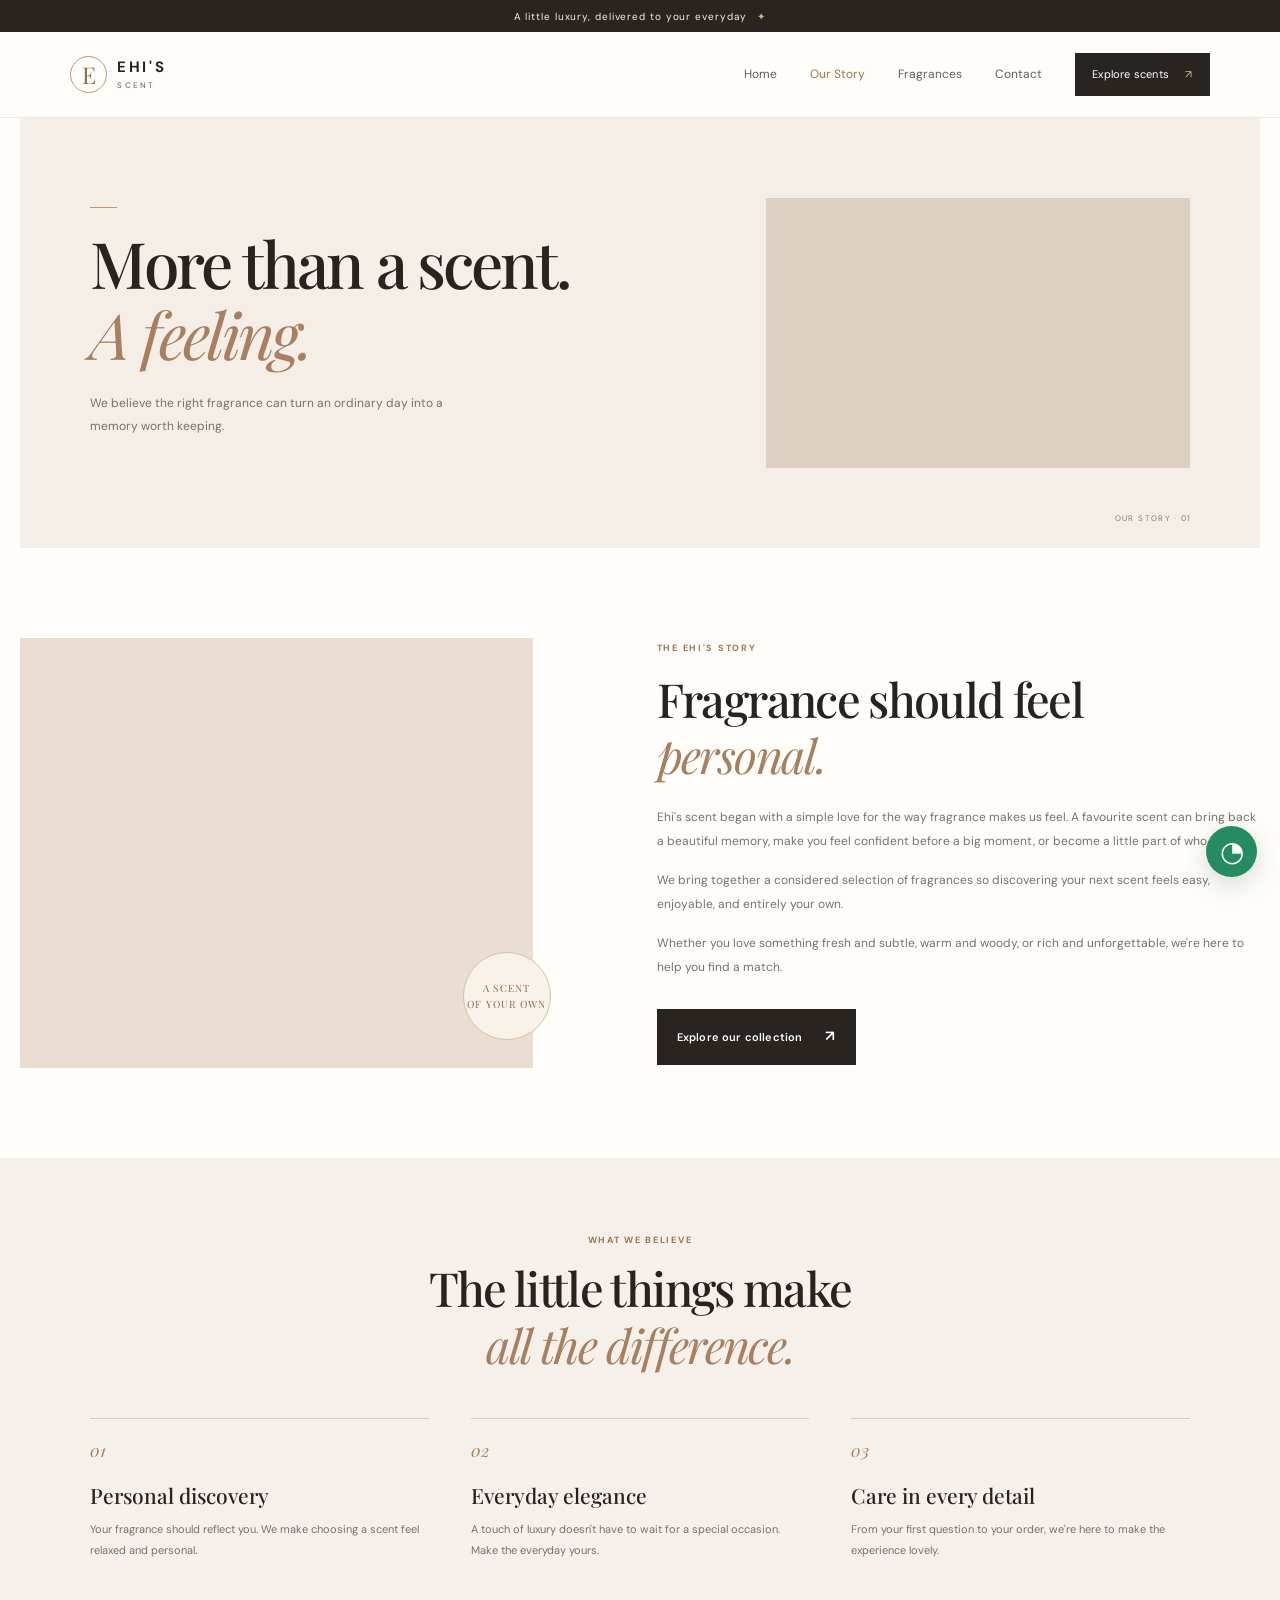
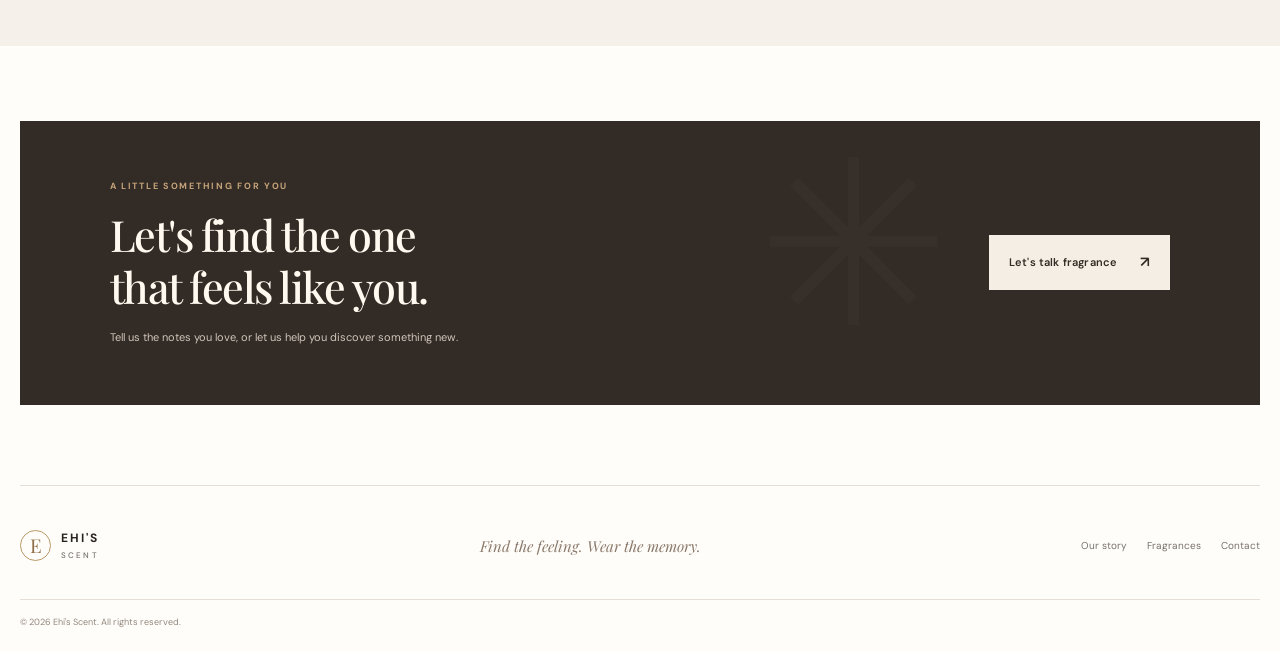
==== about.html @ 385b7f30 "Ehi's Scent is a go" ====
<!DOCTYPE html>
<html lang="en">
<head>
  <meta charset="UTF-8"><meta name="viewport" content="width=device-width, initial-scale=1.0">
  <meta name="description" content="Learn about EHI Scent and our love for memorable fragrances.">
  <title>Our Story | EHI'S Perfumes</title>
  <link rel="preconnect" href="https://fonts.googleapis.com"><link rel="preconnect" href="https://fonts.gstatic.com" crossorigin>
  <link href="https://fonts.googleapis.com/css2?family=DM+Sans:wght@400;500;600;700&family=Playfair+Display:wght@400;500;600;700&display=swap" rel="stylesheet">
  <link rel="stylesheet" href="style.css"><script src="script.js" defer></script>
</head>
<body>
  <div class="announcement">A little luxury, delivered to your everyday <span>✦</span></div>
  <header class="site-header"><a class="brand" href="index.html"><span class="brand-mark">E</span><span>EHI'S<small>SCENT</small></span></a><button class="menu-toggle" aria-label="Open navigation" aria-expanded="false"><span></span><span></span></button><nav class="main-nav" aria-label="Main navigation"><a href="index.html">Home</a><a class="active" href="about.html">Our Story</a><a href="products.html">Fragrances</a><a href="contact.html">Contact</a><a class="nav-cta" href="products.html">Explore scents <span>↗</span></a></nav></header>
  <main>
    <section class="page-hero about-hero"><div><p class="eyebrow"><span class="eyebrow-line"></span A LITTLE ABOUT US</p><h1>More than a scent.<br><em>A feeling.</em></h1><p>We believe the right fragrance can turn an ordinary day into a memory worth keeping.</p></div><div class="about-hero-image"></div><span class="page-number">OUR STORY · 01</span></section>
    <section class="story-section section"><div class="story-image"><div class="story-image-inner"></div><span class="image-stamp">A SCENT<br>OF YOUR OWN</span></div><div class="story-copy"><p class="eyebrow">THE EHI'S STORY</p><h2>Fragrance should feel<br><em>personal.</em></h2><p>Ehi's scent began with a simple love for the way fragrance makes us feel. A favourite scent can bring back a beautiful memory, make you feel confident before a big moment, or become a little part of who you are.</p><p>We bring together a considered selection of fragrances so discovering your next scent feels easy, enjoyable, and entirely your own.</p><p>Whether you love something fresh and subtle, warm and woody, or rich and unforgettable, we're here to help you find a match.</p><a class="button button-dark" href="products.html">Explore our collection <span>↗</span></a></div></section>
    <section class="values-section"><div class="section-heading centered"><div><p class="eyebrow">WHAT WE BELIEVE</p><h2>The little things make<br><em>all the difference.</em></h2></div></div><div class="values-grid"><article><span>01</span><h3>Personal discovery</h3><p>Your fragrance should reflect you. We make choosing a scent feel relaxed and personal.</p></article><article><span>02</span><h3>Everyday elegance</h3><p>A touch of luxury doesn't have to wait for a special occasion. Make the everyday yours.</p></article><article><span>03</span><h3>Care in every detail</h3><p>From your first question to your order, we're here to make the experience lovely.</p></article></div></section>
    <section class="cta-panel"><div><p class="eyebrow">A LITTLE SOMETHING FOR YOU</p><h2>Let's find the one<br>that feels like you.</h2><p>Tell us the notes you love, or let us help you discover something new.</p></div><a class="button button-light whatsapp-link" href="#" data-message="Hello EHI! Can you help me choose a fragrance?">Let's talk fragrance <span>↗</span></a><div class="cta-flower">✳</div></section>
  </main>
  <footer class="site-footer"><a class="brand brand-footer" href="index.html"><span class="brand-mark">E</span><span>EHI'S<small>SCENT</small></span></a><p>Find the feeling. Wear the memory.</p><div class="footer-links"><a href="about.html">Our story</a><a href="products.html">Fragrances</a><a href="contact.html">Contact</a></div><small class="copyright">© <span class="current-year"></span> Ehi's Scent. All rights reserved.</small></footer><a class="floating-whatsapp whatsapp-link" href="#" aria-label="Chat with us on WhatsApp" data-message="Hello EHI! I'd like to make an enquiry."><span>◔</span></a>
</body></html>
---- style.css ----
@import url('https://fonts.googleapis.com/css2?family=DM+Sans:wght@400;500;600;700&family=Playfair+Display:ital,wght@0,400;0,500;0,600;0,700;1,400;1,500&display=swap');
:root{--ink:#28231f;--muted:#77716a;--cream:#f7f3ed;--paper:#fffdf9;--rose:#d9b7a7;--gold:#b99a68;--line:#e7dfd5;--dark:#29241f;--serif:'Playfair Display',Georgia,serif;--sans:'DM Sans',Arial,sans-serif;--max:1240px}
*{box-sizing:border-box}html{scroll-behavior:smooth}body{margin:0;background:var(--paper);color:var(--ink);font-family:var(--sans);font-size:14px;line-height:1.7}body.menu-open{overflow:hidden}a{color:inherit;text-decoration:none}button{font:inherit}.announcement{height:32px;background:var(--dark);color:#f8f1e8;text-align:center;font-size:10px;letter-spacing:.09em;display:flex;align-items:center;justify-content:center;gap:10px}.announcement span{color:#d8b78a}.site-header{height:86px;padding:0 max(5.5%,calc((100% - var(--max))/2));display:flex;align-items:center;justify-content:space-between;background:rgba(255,253,249,.97);position:sticky;top:0;z-index:20;border-bottom:1px solid rgba(231,223,213,.65)}.brand{display:flex;align-items:center;gap:10px;font-size:15px;font-weight:700;letter-spacing:.17em;line-height:1.1}.brand-mark{width:37px;height:37px;border:1px solid var(--gold);border-radius:50%;display:grid;place-items:center;font-family:var(--serif);font-size:23px;font-weight:400;letter-spacing:0;color:#8d6e48}.brand small{display:block;font-size:8px;font-weight:500;letter-spacing:.27em;margin-top:6px;color:var(--muted)}.main-nav{display:flex;align-items:center;gap:33px;font-size:12px}.main-nav>a:not(.nav-cta){color:#625c55;transition:color .2s}.main-nav>a:hover,.main-nav>a.active{color:#9b754c}.nav-cta{background:var(--dark);color:white;padding:12px 17px;font-size:11px;letter-spacing:.02em}.nav-cta span{padding-left:13px;color:#d9b58b}.menu-toggle{display:none;border:0;background:none;padding:10px}.menu-toggle span{display:block;width:23px;height:1px;background:var(--ink);margin:6px}
.hero{max-width:var(--max);margin:auto;padding:65px 5.5% 70px;display:grid;grid-template-columns:1fr 1fr;gap:8%;align-items:center;min-height:610px}.hero-copy{padding:10px 0 0}.eyebrow{font-size:9px;font-weight:700;letter-spacing:.19em;color:#967650;margin:0 0 22px;display:flex;align-items:center;gap:10px}.eyebrow-line{width:27px;height:1px;background:var(--gold);display:inline-block}.hero h1,.page-hero h1,.catalogue-hero h1,.contact-hero h1{font:500 clamp(44px,5.4vw,73px)/1.12 var(--serif);letter-spacing:-.045em;margin:0;color:var(--ink)}h1 em,h2 em{font-weight:400;color:#a77f61}.hero-description{max-width:375px;color:var(--muted);font-size:13px;line-height:1.9;margin:23px 0 27px}.hero-actions{display:flex;align-items:center;gap:27px;flex-wrap:wrap}.button{display:inline-flex;align-items:center;justify-content:center;gap:23px;padding:15px 20px;font-size:11px;font-weight:600;letter-spacing:.015em;transition:transform .2s,background .2s}.button:hover{transform:translateY(-2px)}.button-dark{background:var(--dark);color:white}.button-dark span,.button-light span{font-size:15px}.text-link{font-size:11px;font-weight:600;display:inline-flex;gap:12px;align-items:center}.text-link span{font-size:16px;color:#9b754c}.hero-note{display:flex;gap:13px;align-items:center;margin-top:51px}.note-star{width:35px;height:35px;border:1px solid var(--line);border-radius:50%;display:grid;place-items:center;color:var(--gold);font-size:18px}.hero-note strong,.hero-note small{display:block}.hero-note strong{font-size:10px;font-weight:600}.hero-note small{font-size:10px;color:var(--muted);margin-top:3px}.hero-art{height:480px;position:relative;padding:0 24px 28px 0}.hero-image{height:100%;width:100%;background:linear-gradient(0deg,rgba(39,29,22,.08),rgba(39,29,22,0)),url('https://images.unsplash.com/photo-1594035910387-fea47794261f?auto=format&fit=crop&w=1200&q=90') center 52%/cover no-repeat;background-color:#d8c5b4}.hero-art:after{content:"";position:absolute;inset:15px 0 12px 18px;border:1px solid #c8ad8d;pointer-events:none;z-index:-1}.image-label{position:absolute;left:0;right:24px;bottom:0;display:flex;justify-content:space-between;font-size:8px;letter-spacing:.12em;color:#75675b}.floating-seal{position:absolute;right:-16px;top:45px;background:#f4ece0;color:#846a4d;border-radius:50%;width:88px;height:88px;display:flex;flex-direction:column;align-items:center;justify-content:center;text-align:center;font-size:9px;line-height:1.25;letter-spacing:.16em;box-shadow:0 8px 28px #3a2a1a13}.floating-seal span{font-family:var(--serif);font-style:italic;font-size:13px;letter-spacing:0}.trust-strip{display:flex;justify-content:center;gap:clamp(18px,5vw,70px);flex-wrap:wrap;padding:19px 5%;background:#f3ede5;color:#716558;font-size:9px;letter-spacing:.045em}.trust-strip span:first-letter{color:#b18e65}
.section{max-width:var(--max);margin:auto;padding:90px 5.5%}.section-heading{display:flex;justify-content:space-between;align-items:end;gap:20px;margin-bottom:34px}.section-heading .eyebrow{margin-bottom:12px}.section-heading h2,.story-copy h2,.values-section h2,.cta-panel h2,.contact-bottom h2{font:500 clamp(33px,4vw,47px)/1.2 var(--serif);letter-spacing:-.035em;margin:0}.section-heading>.text-link{margin-bottom:8px}.product-grid{display:grid;grid-template-columns:repeat(3,minmax(0,1fr));gap:28px}.product-card{min-width:0}.product-image-link{display:block}.product-image-wrap{height:310px;background:#eee5da;position:relative;overflow:hidden}.product-image-wrap img{width:100%;height:100%;display:block;object-fit:cover;transition:transform .5s;mix-blend-mode:multiply}.product-card:hover .product-image-wrap img{transform:scale(1.045)}.product-label{position:absolute;top:14px;left:14px;background:#fffaf3e8;padding:6px 9px;font-size:8px;letter-spacing:.12em;color:#79634d}.product-arrow{position:absolute;bottom:13px;right:13px;background:#fffaf3;width:33px;height:33px;border-radius:50%;display:grid;place-items:center;font-size:15px}.product-info{display:flex;justify-content:space-between;align-items:start;gap:10px;margin-top:16px}.product-info h3{font:500 19px var(--serif);margin:0 0 4px}.product-info p{font-size:10px;color:var(--muted);margin:0}.product-price{font-size:12px;font-weight:600;white-space:nowrap;padding-top:5px}.product-description{color:var(--muted);font-size:11px;margin:12px 0}.order-button{display:flex;align-items:center;justify-content:space-between;border-bottom:1px solid #d8cbbd;padding:10px 0;font-size:10px;font-weight:700;margin-top:8px;transition:color .2s}.order-button:hover{color:#9b754c}.order-button span{font-size:15px}.quote-band{background:#f2ece4;text-align:center;padding:62px 20px 58px}.quote-ornament{font:70px/.7 var(--serif);color:#bfa27e;display:block}.quote-band p{font:italic 27px/1.4 var(--serif);margin:14px 0 19px}.quote-caption{font-size:8px;letter-spacing:.2em;color:#89755f}.cta-panel{max-width:var(--max);margin:80px auto;padding:58px 7%;background:#332b25;color:#fff9f0;display:flex;align-items:center;justify-content:space-between;gap:30px;position:relative;overflow:hidden}.cta-panel .eyebrow{color:#c6a47b;margin-bottom:15px}.cta-panel h2{font-size:clamp(30px,3.5vw,43px)}.cta-panel h2 em{color:#d8bda0}.cta-panel p:not(.eyebrow){font-size:11px;color:#d0c6bc;max-width:350px;margin:16px 0 0}.button-light{background:#f5eee4;color:#332b25;white-space:nowrap;z-index:1}.cta-flower{position:absolute;right:25%;top:-70px;font-size:230px;color:#ffffff06;pointer-events:none}
.site-footer{border-top:1px solid var(--line);padding:35px 5.5% 22px;display:flex;align-items:center;justify-content:space-between;gap:20px;flex-wrap:wrap;max-width:var(--max);margin:auto}.brand-footer{font-size:12px}.brand-footer .brand-mark{width:31px;height:31px;font-size:19px}.site-footer>p{font:italic 15px var(--serif);color:#8b7a6b}.footer-links{display:flex;gap:20px;font-size:10px;color:var(--muted)}.copyright{flex-basis:100%;border-top:1px solid var(--line);padding-top:15px;margin-top:8px;font-size:9px;color:#92877d}.floating-whatsapp{position:fixed;bottom:23px;right:23px;width:51px;height:51px;border-radius:50%;background:#278b61;color:white;display:grid;place-items:center;font-size:28px;box-shadow:0 7px 24px #153d2b2e;z-index:15;transition:transform .2s}.floating-whatsapp:hover{transform:translateY(-3px)}
/* About page */.page-hero{max-width:var(--max);margin:auto;min-height:390px;padding:80px 5.5%;position:relative;display:grid;grid-template-columns:1fr .72fr;gap:8%;align-items:center;background:#f4eee6}.page-hero>div:first-child{padding:0 0 10px}.page-hero .eyebrow{margin-bottom:19px}.page-hero h1{font-size:clamp(43px,5vw,65px)}.page-hero p:not(.eyebrow){max-width:370px;color:var(--muted);font-size:12px;line-height:1.9;margin-top:22px}.about-hero-image{height:270px;background:url('https://images.unsplash.com/photo-1592945403244-b3fbafd7f539?auto=format&fit=crop&w=900&q=85') center/cover no-repeat;background-color:#ded0c0}.page-number{position:absolute;right:5.5%;bottom:22px;font-size:8px;letter-spacing:.17em;color:#8d7b68}.story-section{display:grid;grid-template-columns:.85fr 1fr;gap:10%;align-items:center}.story-image{height:430px;position:relative;background:#e9ded1;padding:18px}.story-image-inner{height:100%;background:url('https://images.unsplash.com/photo-1541643600914-78b084683601?auto=format&fit=crop&w=900&q=85') center/cover no-repeat}.image-stamp{position:absolute;right:-18px;bottom:28px;background:#f9f2e9;border:1px solid #d4c1aa;border-radius:50%;width:88px;height:88px;display:grid;place-content:center;text-align:center;font:10px/1.6 var(--serif);letter-spacing:.12em;color:#8a6b4b}.story-copy .eyebrow{margin-bottom:14px}.story-copy h2{margin-bottom:22px}.story-copy>p:not(.eyebrow){font-size:12px;line-height:2;color:var(--muted);margin:0 0 15px}.story-copy .button{margin-top:15px}.values-section{background:#f5f0e9;padding:75px 5.5% 85px}.centered{justify-content:center;text-align:center}.centered .eyebrow{justify-content:center}.values-grid{max-width:1100px;margin:45px auto 0;display:grid;grid-template-columns:repeat(3,1fr);gap:42px}.values-grid article{border-top:1px solid #d8cabb;padding-top:20px}.values-grid article>span{font:italic 17px var(--serif);color:#a17e58}.values-grid h3{font:500 21px var(--serif);margin:16px 0 10px}.values-grid p{font-size:11px;line-height:1.9;color:var(--muted);margin:0}.values-section+.cta-panel{margin-top:75px}
/* Products page */.catalogue-hero{text-align:center;background:#f4eee6;padding:76px 20px 65px;position:relative;overflow:hidden}.catalogue-hero .eyebrow{justify-content:center}.catalogue-hero h1{font-size:clamp(44px,5.5vw,68px)}.catalogue-hero>p:not(.eyebrow){max-width:430px;margin:18px auto 0;color:var(--muted);font-size:12px}.catalogue-flower{position:absolute;font-size:190px;color:#b89a7b0c;right:10%;top:12px}.catalogue-section{padding-top:53px}.catalogue-toolbar{display:flex;justify-content:space-between;align-items:center;gap:20px;margin-bottom:27px}.catalogue-toolbar>span{font:italic 17px var(--serif);color:#786b5d}.filter-group{display:flex;gap:7px;flex-wrap:wrap}.filter-btn{border:1px solid var(--line);background:transparent;padding:8px 13px;font-size:10px;color:#75695e;cursor:pointer;transition:all .2s}.filter-btn:hover,.filter-btn.active{background:var(--dark);border-color:var(--dark);color:white}.catalogue-grid{row-gap:45px}.catalogue-grid .product-image-wrap{height:330px}.custom-order-note{margin-top:60px;padding:22px 25px;background:#f5efe7;display:flex;align-items:center;gap:18px}.custom-order-note>span{font-size:27px;color:#a88761}.custom-order-note>div{flex:1}.custom-order-note strong{font:500 17px var(--serif)}.custom-order-note p{font-size:10px;color:var(--muted);margin:4px 0 0}.custom-order-note .text-link{white-space:nowrap}
/* Contact page */.contact-hero{max-width:var(--max);margin:auto;padding:70px 5.5%;display:grid;grid-template-columns:1fr .85fr;gap:10%;align-items:center;background:#f4eee6}.contact-intro .eyebrow{margin-bottom:19px}.contact-hero h1{font-size:clamp(48px,5.4vw,70px)}.contact-intro>p:not(.eyebrow){max-width:360px;color:var(--muted);font-size:12px;line-height:1.9;margin:20px 0 24px}.contact-small-note{font-size:8px;letter-spacing:.18em;color:#9a8065;margin-top:31px}.contact-art{height:390px;position:relative}.contact-art-image{height:100%;background:url('https://images.unsplash.com/photo-1590736969955-71cc94901144?auto=format&fit=crop&w=1000&q=85') center/cover no-repeat;background-color:#dfcfc0}.contact-art-caption{position:absolute;bottom:-13px;left:-18px;background:#fffaf3;padding:14px 18px;font:italic 15px var(--serif);color:#8e7053}.contact-details{display:grid;grid-template-columns:repeat(3,1fr);gap:35px}.contact-detail{padding:6px 0}.detail-icon{font-size:22px;color:#b0906a}.contact-detail .eyebrow{margin:17px 0 8px;font-size:8px}.contact-detail h3{font:500 20px var(--serif);margin:0 0 10px}.contact-detail>p:not(.eyebrow){font-size:11px;line-height:1.8;color:var(--muted);min-height:42px}.contact-detail .text-link{margin-top:8px}.detail-note{font-size:10px;color:#8d7e70}.contact-bottom{text-align:center;background:#332b25;color:#fff9f0;padding:63px 20px 68px}.contact-bottom .eyebrow{justify-content:center;color:#c6a47b}.contact-bottom h2{margin-bottom:26px}.contact-bottom h2 em{color:#d8bda0}
@media(min-width:1240px){.hero{padding-left:0;padding-right:0}.section{padding-left:0;padding-right:0}.site-footer{padding-left:0;padding-right:0}}
@media(max-width:900px){.site-header{padding:0 5%;height:75px}.main-nav{gap:18px}.hero{gap:5%;min-height:550px;padding-top:48px}.hero-art{height:420px}.product-image-wrap{height:260px}.product-grid{gap:20px}.cta-panel{margin-left:5%;margin-right:5%;padding:45px 5%}.story-section{gap:7%}.story-image{height:390px}.contact-art{height:340px}.catalogue-grid .product-image-wrap{height:280px}}
@media(max-width:680px){.announcement{font-size:9px}.site-header{height:70px}.brand{font-size:13px}.brand-mark{width:33px;height:33px}.menu-toggle{display:block;z-index:22}.menu-toggle.open span:first-child{transform:translateY(3.5px) rotate(45deg)}.menu-toggle.open span:last-child{transform:translateY(-3.5px) rotate(-45deg)}.menu-toggle span{transition:transform .2s}.main-nav{position:fixed;inset:102px 0 0;background:var(--paper);z-index:21;display:flex;flex-direction:column;align-items:stretch;gap:0;padding:25px 7% 50px;transform:translateX(100%);transition:transform .25s;visibility:hidden}.main-nav.open{transform:translateX(0);visibility:visible}.main-nav>a:not(.nav-cta){font:25px var(--serif);padding:16px 0;border-bottom:1px solid var(--line)}.main-nav .nav-cta{margin-top:25px;display:flex;justify-content:space-between;padding:16px}.hero{grid-template-columns:1fr;padding:49px 6% 53px;gap:35px}.hero h1{font-size:clamp(48px,13vw,67px)}.hero-description{margin-top:18px}.hero-note{margin-top:31px}.hero-art{height:390px;margin:0 10px 0 0}.floating-seal{right:-14px;width:75px;height:75px;font-size:8px}.trust-strip{gap:10px 23px;padding:18px 6%;font-size:8px}.section{padding:62px 6%}.section-heading{align-items:start;flex-direction:column;margin-bottom:25px}.section-heading h2,.story-copy h2,.values-section h2{font-size:37px}.section-heading>.text-link{margin:0}.product-grid{grid-template-columns:repeat(2,minmax(0,1fr));gap:28px 14px}.product-image-wrap{height:230px}.product-info{flex-direction:column;gap:5px;margin-top:12px}.product-info h3{font-size:17px}.product-price{padding:0}.product-description{font-size:10px;min-height:32px}.product-label{font-size:7px;left:8px;top:8px;padding:5px}.order-button{font-size:9px}.quote-band{padding:50px 15px}.quote-band p{font-size:23px}.cta-panel{margin:55px 5% 48px;padding:35px 7%;align-items:flex-start;flex-direction:column;gap:25px}.cta-panel h2{font-size:35px}.cta-flower{right:-20px;top:-45px}.site-footer{padding:30px 6% 20px;display:grid;grid-template-columns:1fr 1fr;gap:17px}.site-footer>p{grid-column:1/-1;grid-row:2;margin:0}.footer-links{grid-column:1/-1;grid-row:3;flex-wrap:wrap}.copyright{grid-row:4}.page-hero{grid-template-columns:1fr;padding:55px 6% 45px;gap:27px}.page-hero h1{font-size:49px}.about-hero-image{height:250px}.page-number{right:6%;bottom:12px}.story-section{grid-template-columns:1fr;gap:40px}.story-image{height:360px;margin-right:12px}.story-copy>p:not(.eyebrow){font-size:12px}.values-section{padding:60px 6%}.values-grid{grid-template-columns:1fr;gap:26px;margin-top:30px}.values-grid article{padding-top:16px}.values-grid h3{margin-top:9px}.values-section+.cta-panel{margin-top:50px}.catalogue-hero{padding:58px 6% 49px}.catalogue-hero h1{font-size:49px}.catalogue-section{padding-top:38px}.catalogue-toolbar{align-items:flex-start;flex-direction:column;gap:15px}.filter-group{gap:6px}.filter-btn{padding:8px 10px}.catalogue-grid .product-image-wrap{height:235px}.custom-order-note{padding:19px 15px;flex-wrap:wrap;gap:10px}.custom-order-note>div{min-width:calc(100% - 45px)}.custom-order-note .text-link{margin-left:40px}.contact-hero{grid-template-columns:1fr;padding:55px 6% 52px;gap:36px}.contact-hero h1{font-size:57px}.contact-art{height:300px;margin:0 0 12px 10px}.contact-details{grid-template-columns:1fr;gap:25px}.contact-detail{border-bottom:1px solid var(--line);padding-bottom:23px}.contact-detail>p:not(.eyebrow){min-height:0}.contact-bottom{padding:54px 15px}.contact-bottom h2{font-size:37px}.floating-whatsapp{width:47px;height:47px;right:15px;bottom:15px}}
@media(max-width:380px){.product-grid{grid-template-columns:1fr}.product-image-wrap,.catalogue-grid .product-image-wrap{height:310px}.hero-art{height:330px}.hero-actions{gap:17px}.button{padding:14px 15px}.filter-btn{font-size:9px;padding:7px 8px}}
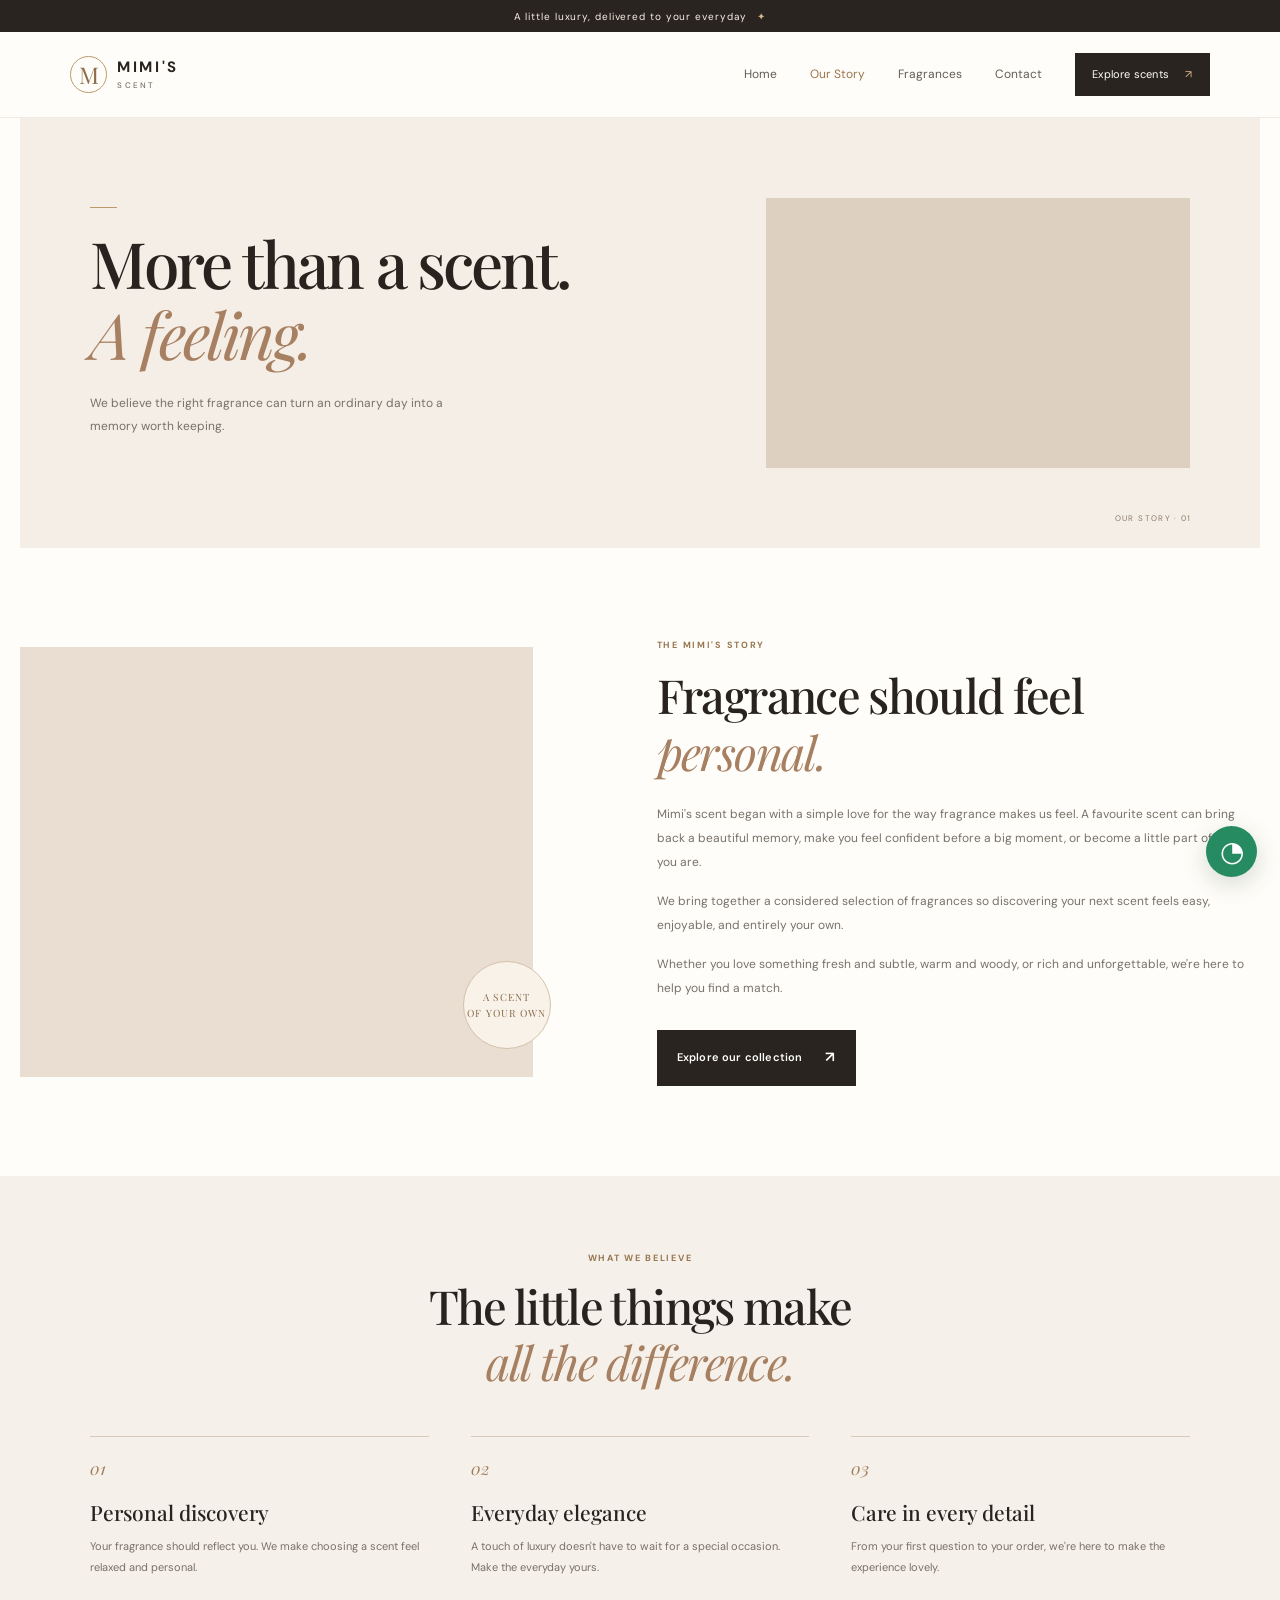
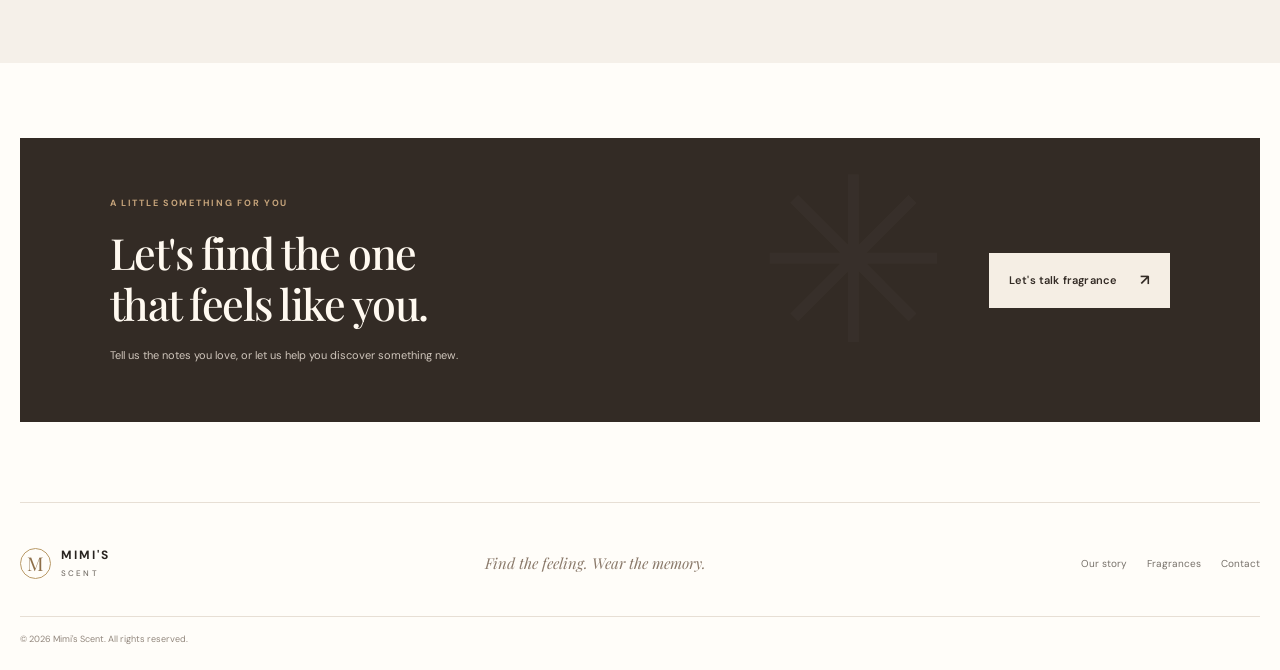
==== commit 4c4095a2: "Mimi's Scent" ====
--- a/about.html
+++ b/about.html
@@ -2,20 +2,20 @@
 <html lang="en">
 <head>
   <meta charset="UTF-8"><meta name="viewport" content="width=device-width, initial-scale=1.0">
-  <meta name="description" content="Learn about EHI Scent and our love for memorable fragrances.">
-  <title>Our Story | EHI'S Perfumes</title>
+  <meta name="description" content="Learn about Mimi Scent and our love for memorable fragrances.">
+  <title>Our Story | MIMI'S Perfumes</title>
   <link rel="preconnect" href="https://fonts.googleapis.com"><link rel="preconnect" href="https://fonts.gstatic.com" crossorigin>
   <link href="https://fonts.googleapis.com/css2?family=DM+Sans:wght@400;500;600;700&family=Playfair+Display:wght@400;500;600;700&display=swap" rel="stylesheet">
   <link rel="stylesheet" href="style.css"><script src="script.js" defer></script>
 </head>
 <body>
   <div class="announcement">A little luxury, delivered to your everyday <span>✦</span></div>
-  <header class="site-header"><a class="brand" href="index.html"><span class="brand-mark">E</span><span>EHI'S<small>SCENT</small></span></a><button class="menu-toggle" aria-label="Open navigation" aria-expanded="false"><span></span><span></span></button><nav class="main-nav" aria-label="Main navigation"><a href="index.html">Home</a><a class="active" href="about.html">Our Story</a><a href="products.html">Fragrances</a><a href="contact.html">Contact</a><a class="nav-cta" href="products.html">Explore scents <span>↗</span></a></nav></header>
+  <header class="site-header"><a class="brand" href="index.html"><span class="brand-mark">M</span><span>MIMI'S<small>SCENT</small></span></a><button class="menu-toggle" aria-label="Open navigation" aria-expanded="false"><span></span><span></span></button><nav class="main-nav" aria-label="Main navigation"><a href="index.html">Home</a><a class="active" href="about.html">Our Story</a><a href="products.html">Fragrances</a><a href="contact.html">Contact</a><a class="nav-cta" href="products.html">Explore scents <span>↗</span></a></nav></header>
   <main>
     <section class="page-hero about-hero"><div><p class="eyebrow"><span class="eyebrow-line"></span A LITTLE ABOUT US</p><h1>More than a scent.<br><em>A feeling.</em></h1><p>We believe the right fragrance can turn an ordinary day into a memory worth keeping.</p></div><div class="about-hero-image"></div><span class="page-number">OUR STORY · 01</span></section>
-    <section class="story-section section"><div class="story-image"><div class="story-image-inner"></div><span class="image-stamp">A SCENT<br>OF YOUR OWN</span></div><div class="story-copy"><p class="eyebrow">THE EHI'S STORY</p><h2>Fragrance should feel<br><em>personal.</em></h2><p>Ehi's scent began with a simple love for the way fragrance makes us feel. A favourite scent can bring back a beautiful memory, make you feel confident before a big moment, or become a little part of who you are.</p><p>We bring together a considered selection of fragrances so discovering your next scent feels easy, enjoyable, and entirely your own.</p><p>Whether you love something fresh and subtle, warm and woody, or rich and unforgettable, we're here to help you find a match.</p><a class="button button-dark" href="products.html">Explore our collection <span>↗</span></a></div></section>
+    <section class="story-section section"><div class="story-image"><div class="story-image-inner"></div><span class="image-stamp">A SCENT<br>OF YOUR OWN</span></div><div class="story-copy"><p class="eyebrow">THE MIMI'S STORY</p><h2>Fragrance should feel<br><em>personal.</em></h2><p>Mimi's scent began with a simple love for the way fragrance makes us feel. A favourite scent can bring back a beautiful memory, make you feel confident before a big moment, or become a little part of who you are.</p><p>We bring together a considered selection of fragrances so discovering your next scent feels easy, enjoyable, and entirely your own.</p><p>Whether you love something fresh and subtle, warm and woody, or rich and unforgettable, we're here to help you find a match.</p><a class="button button-dark" href="products.html">Explore our collection <span>↗</span></a></div></section>
     <section class="values-section"><div class="section-heading centered"><div><p class="eyebrow">WHAT WE BELIEVE</p><h2>The little things make<br><em>all the difference.</em></h2></div></div><div class="values-grid"><article><span>01</span><h3>Personal discovery</h3><p>Your fragrance should reflect you. We make choosing a scent feel relaxed and personal.</p></article><article><span>02</span><h3>Everyday elegance</h3><p>A touch of luxury doesn't have to wait for a special occasion. Make the everyday yours.</p></article><article><span>03</span><h3>Care in every detail</h3><p>From your first question to your order, we're here to make the experience lovely.</p></article></div></section>
-    <section class="cta-panel"><div><p class="eyebrow">A LITTLE SOMETHING FOR YOU</p><h2>Let's find the one<br>that feels like you.</h2><p>Tell us the notes you love, or let us help you discover something new.</p></div><a class="button button-light whatsapp-link" href="#" data-message="Hello EHI! Can you help me choose a fragrance?">Let's talk fragrance <span>↗</span></a><div class="cta-flower">✳</div></section>
+    <section class="cta-panel"><div><p class="eyebrow">A LITTLE SOMETHING FOR YOU</p><h2>Let's find the one<br>that feels like you.</h2><p>Tell us the notes you love, or let us help you discover something new.</p></div><a class="button button-light whatsapp-link" href="#" data-message="Hello Mimi! Can you help me choose a fragrance?">Let's talk fragrance <span>↗</span></a><div class="cta-flower">✳</div></section>
   </main>
-  <footer class="site-footer"><a class="brand brand-footer" href="index.html"><span class="brand-mark">E</span><span>EHI'S<small>SCENT</small></span></a><p>Find the feeling. Wear the memory.</p><div class="footer-links"><a href="about.html">Our story</a><a href="products.html">Fragrances</a><a href="contact.html">Contact</a></div><small class="copyright">© <span class="current-year"></span> Ehi's Scent. All rights reserved.</small></footer><a class="floating-whatsapp whatsapp-link" href="#" aria-label="Chat with us on WhatsApp" data-message="Hello EHI! I'd like to make an enquiry."><span>◔</span></a>
+  <footer class="site-footer"><a class="brand brand-footer" href="index.html"><span class="brand-mark">M</span><span>MIMI'S<small>SCENT</small></span></a><p>Find the feeling. Wear the memory.</p><div class="footer-links"><a href="about.html">Our story</a><a href="products.html">Fragrances</a><a href="contact.html">Contact</a></div><small class="copyright">© <span class="current-year"></span> Mimi's Scent. All rights reserved.</small></footer><a class="floating-whatsapp whatsapp-link" href="#" aria-label="Chat with us on WhatsApp" data-message="Hello Mimi! I'd like to make an enquiry."><span>◔</span></a>
 </body></html>
--- a/style.css
+++ b/style.css
@@ -6,7 +6,7 @@
 .site-footer{border-top:1px solid var(--line);padding:35px 5.5% 22px;display:flex;align-items:center;justify-content:space-between;gap:20px;flex-wrap:wrap;max-width:var(--max);margin:auto}.brand-footer{font-size:12px}.brand-footer .brand-mark{width:31px;height:31px;font-size:19px}.site-footer>p{font:italic 15px var(--serif);color:#8b7a6b}.footer-links{display:flex;gap:20px;font-size:10px;color:var(--muted)}.copyright{flex-basis:100%;border-top:1px solid var(--line);padding-top:15px;margin-top:8px;font-size:9px;color:#92877d}.floating-whatsapp{position:fixed;bottom:23px;right:23px;width:51px;height:51px;border-radius:50%;background:#278b61;color:white;display:grid;place-items:center;font-size:28px;box-shadow:0 7px 24px #153d2b2e;z-index:15;transition:transform .2s}.floating-whatsapp:hover{transform:translateY(-3px)}
 /* About page */.page-hero{max-width:var(--max);margin:auto;min-height:390px;padding:80px 5.5%;position:relative;display:grid;grid-template-columns:1fr .72fr;gap:8%;align-items:center;background:#f4eee6}.page-hero>div:first-child{padding:0 0 10px}.page-hero .eyebrow{margin-bottom:19px}.page-hero h1{font-size:clamp(43px,5vw,65px)}.page-hero p:not(.eyebrow){max-width:370px;color:var(--muted);font-size:12px;line-height:1.9;margin-top:22px}.about-hero-image{height:270px;background:url('https://images.unsplash.com/photo-1592945403244-b3fbafd7f539?auto=format&fit=crop&w=900&q=85') center/cover no-repeat;background-color:#ded0c0}.page-number{position:absolute;right:5.5%;bottom:22px;font-size:8px;letter-spacing:.17em;color:#8d7b68}.story-section{display:grid;grid-template-columns:.85fr 1fr;gap:10%;align-items:center}.story-image{height:430px;position:relative;background:#e9ded1;padding:18px}.story-image-inner{height:100%;background:url('https://images.unsplash.com/photo-1541643600914-78b084683601?auto=format&fit=crop&w=900&q=85') center/cover no-repeat}.image-stamp{position:absolute;right:-18px;bottom:28px;background:#f9f2e9;border:1px solid #d4c1aa;border-radius:50%;width:88px;height:88px;display:grid;place-content:center;text-align:center;font:10px/1.6 var(--serif);letter-spacing:.12em;color:#8a6b4b}.story-copy .eyebrow{margin-bottom:14px}.story-copy h2{margin-bottom:22px}.story-copy>p:not(.eyebrow){font-size:12px;line-height:2;color:var(--muted);margin:0 0 15px}.story-copy .button{margin-top:15px}.values-section{background:#f5f0e9;padding:75px 5.5% 85px}.centered{justify-content:center;text-align:center}.centered .eyebrow{justify-content:center}.values-grid{max-width:1100px;margin:45px auto 0;display:grid;grid-template-columns:repeat(3,1fr);gap:42px}.values-grid article{border-top:1px solid #d8cabb;padding-top:20px}.values-grid article>span{font:italic 17px var(--serif);color:#a17e58}.values-grid h3{font:500 21px var(--serif);margin:16px 0 10px}.values-grid p{font-size:11px;line-height:1.9;color:var(--muted);margin:0}.values-section+.cta-panel{margin-top:75px}
 /* Products page */.catalogue-hero{text-align:center;background:#f4eee6;padding:76px 20px 65px;position:relative;overflow:hidden}.catalogue-hero .eyebrow{justify-content:center}.catalogue-hero h1{font-size:clamp(44px,5.5vw,68px)}.catalogue-hero>p:not(.eyebrow){max-width:430px;margin:18px auto 0;color:var(--muted);font-size:12px}.catalogue-flower{position:absolute;font-size:190px;color:#b89a7b0c;right:10%;top:12px}.catalogue-section{padding-top:53px}.catalogue-toolbar{display:flex;justify-content:space-between;align-items:center;gap:20px;margin-bottom:27px}.catalogue-toolbar>span{font:italic 17px var(--serif);color:#786b5d}.filter-group{display:flex;gap:7px;flex-wrap:wrap}.filter-btn{border:1px solid var(--line);background:transparent;padding:8px 13px;font-size:10px;color:#75695e;cursor:pointer;transition:all .2s}.filter-btn:hover,.filter-btn.active{background:var(--dark);border-color:var(--dark);color:white}.catalogue-grid{row-gap:45px}.catalogue-grid .product-image-wrap{height:330px}.custom-order-note{margin-top:60px;padding:22px 25px;background:#f5efe7;display:flex;align-items:center;gap:18px}.custom-order-note>span{font-size:27px;color:#a88761}.custom-order-note>div{flex:1}.custom-order-note strong{font:500 17px var(--serif)}.custom-order-note p{font-size:10px;color:var(--muted);margin:4px 0 0}.custom-order-note .text-link{white-space:nowrap}
-/* Contact page */.contact-hero{max-width:var(--max);margin:auto;padding:70px 5.5%;display:grid;grid-template-columns:1fr .85fr;gap:10%;align-items:center;background:#f4eee6}.contact-intro .eyebrow{margin-bottom:19px}.contact-hero h1{font-size:clamp(48px,5.4vw,70px)}.contact-intro>p:not(.eyebrow){max-width:360px;color:var(--muted);font-size:12px;line-height:1.9;margin:20px 0 24px}.contact-small-note{font-size:8px;letter-spacing:.18em;color:#9a8065;margin-top:31px}.contact-art{height:390px;position:relative}.contact-art-image{height:100%;background:url('https://images.unsplash.com/photo-1590736969955-71cc94901144?auto=format&fit=crop&w=1000&q=85') center/cover no-repeat;background-color:#dfcfc0}.contact-art-caption{position:absolute;bottom:-13px;left:-18px;background:#fffaf3;padding:14px 18px;font:italic 15px var(--serif);color:#8e7053}.contact-details{display:grid;grid-template-columns:repeat(3,1fr);gap:35px}.contact-detail{padding:6px 0}.detail-icon{font-size:22px;color:#b0906a}.contact-detail .eyebrow{margin:17px 0 8px;font-size:8px}.contact-detail h3{font:500 20px var(--serif);margin:0 0 10px}.contact-detail>p:not(.eyebrow){font-size:11px;line-height:1.8;color:var(--muted);min-height:42px}.contact-detail .text-link{margin-top:8px}.detail-note{font-size:10px;color:#8d7e70}.contact-bottom{text-align:center;background:#332b25;color:#fff9f0;padding:63px 20px 68px}.contact-bottom .eyebrow{justify-content:center;color:#c6a47b}.contact-bottom h2{margin-bottom:26px}.contact-bottom h2 em{color:#d8bda0}
+/* Contact page */.contact-hero{max-width:var(--max);margin:auto;padding:70px 5.5%;display:grid;grid-template-columns:1fr .85fr;gap:10%;align-items:center;background:#f4eee6}.contact-intro .eyebrow{margin-bottom:19px}.contact-hero h1{font-size:clamp(48px,5.4vw,70px)}.contact-intro>p:not(.eyebrow){max-width:360px;color:var(--muted);font-size:12px;line-height:1.9;margin:20px 0 24px}.contact-small-note{font-size:8px;letter-spacing:.18em;color:#9a8065;margin-top:31px}.contact-art{height:390px;position:relative}.contact-art-image{height:100%;background:url('https://images.unsplash.com/photo-1587017539504-67cfbddac569?q=80&w=435&auto=format&fit=crop&ixlib=rb-4.1.0&ixid=NHwxMjA3fDA%3D') center/cover no-repeat;background-color:#dfcfc0}.contact-art-caption{position:absolute;bottom:-13px;left:-18px;background:#fffaf3;padding:14px 18px;font:italic 15px var(--serif);color:#8e7053}.contact-details{display:grid;grid-template-columns:repeat(3,1fr);gap:35px}.contact-detail{padding:6px 0}.detail-icon{font-size:22px;color:#b0906a}.contact-detail .eyebrow{margin:17px 0 8px;font-size:8px}.contact-detail h3{font:500 20px var(--serif);margin:0 0 10px}.contact-detail>p:not(.eyebrow){font-size:11px;line-height:1.8;color:var(--muted);min-height:42px}.contact-detail .text-link{margin-top:8px}.detail-note{font-size:10px;color:#8d7e70}.contact-bottom{text-align:center;background:#332b25;color:#fff9f0;padding:63px 20px 68px}.contact-bottom .eyebrow{justify-content:center;color:#c6a47b}.contact-bottom h2{margin-bottom:26px}.contact-bottom h2 em{color:#d8bda0}
 @media(min-width:1240px){.hero{padding-left:0;padding-right:0}.section{padding-left:0;padding-right:0}.site-footer{padding-left:0;padding-right:0}}
 @media(max-width:900px){.site-header{padding:0 5%;height:75px}.main-nav{gap:18px}.hero{gap:5%;min-height:550px;padding-top:48px}.hero-art{height:420px}.product-image-wrap{height:260px}.product-grid{gap:20px}.cta-panel{margin-left:5%;margin-right:5%;padding:45px 5%}.story-section{gap:7%}.story-image{height:390px}.contact-art{height:340px}.catalogue-grid .product-image-wrap{height:280px}}
 @media(max-width:680px){.announcement{font-size:9px}.site-header{height:70px}.brand{font-size:13px}.brand-mark{width:33px;height:33px}.menu-toggle{display:block;z-index:22}.menu-toggle.open span:first-child{transform:translateY(3.5px) rotate(45deg)}.menu-toggle.open span:last-child{transform:translateY(-3.5px) rotate(-45deg)}.menu-toggle span{transition:transform .2s}.main-nav{position:fixed;inset:102px 0 0;background:var(--paper);z-index:21;display:flex;flex-direction:column;align-items:stretch;gap:0;padding:25px 7% 50px;transform:translateX(100%);transition:transform .25s;visibility:hidden}.main-nav.open{transform:translateX(0);visibility:visible}.main-nav>a:not(.nav-cta){font:25px var(--serif);padding:16px 0;border-bottom:1px solid var(--line)}.main-nav .nav-cta{margin-top:25px;display:flex;justify-content:space-between;padding:16px}.hero{grid-template-columns:1fr;padding:49px 6% 53px;gap:35px}.hero h1{font-size:clamp(48px,13vw,67px)}.hero-description{margin-top:18px}.hero-note{margin-top:31px}.hero-art{height:390px;margin:0 10px 0 0}.floating-seal{right:-14px;width:75px;height:75px;font-size:8px}.trust-strip{gap:10px 23px;padding:18px 6%;font-size:8px}.section{padding:62px 6%}.section-heading{align-items:start;flex-direction:column;margin-bottom:25px}.section-heading h2,.story-copy h2,.values-section h2{font-size:37px}.section-heading>.text-link{margin:0}.product-grid{grid-template-columns:repeat(2,minmax(0,1fr));gap:28px 14px}.product-image-wrap{height:230px}.product-info{flex-direction:column;gap:5px;margin-top:12px}.product-info h3{font-size:17px}.product-price{padding:0}.product-description{font-size:10px;min-height:32px}.product-label{font-size:7px;left:8px;top:8px;padding:5px}.order-button{font-size:9px}.quote-band{padding:50px 15px}.quote-band p{font-size:23px}.cta-panel{margin:55px 5% 48px;padding:35px 7%;align-items:flex-start;flex-direction:column;gap:25px}.cta-panel h2{font-size:35px}.cta-flower{right:-20px;top:-45px}.site-footer{padding:30px 6% 20px;display:grid;grid-template-columns:1fr 1fr;gap:17px}.site-footer>p{grid-column:1/-1;grid-row:2;margin:0}.footer-links{grid-column:1/-1;grid-row:3;flex-wrap:wrap}.copyright{grid-row:4}.page-hero{grid-template-columns:1fr;padding:55px 6% 45px;gap:27px}.page-hero h1{font-size:49px}.about-hero-image{height:250px}.page-number{right:6%;bottom:12px}.story-section{grid-template-columns:1fr;gap:40px}.story-image{height:360px;margin-right:12px}.story-copy>p:not(.eyebrow){font-size:12px}.values-section{padding:60px 6%}.values-grid{grid-template-columns:1fr;gap:26px;margin-top:30px}.values-grid article{padding-top:16px}.values-grid h3{margin-top:9px}.values-section+.cta-panel{margin-top:50px}.catalogue-hero{padding:58px 6% 49px}.catalogue-hero h1{font-size:49px}.catalogue-section{padding-top:38px}.catalogue-toolbar{align-items:flex-start;flex-direction:column;gap:15px}.filter-group{gap:6px}.filter-btn{padding:8px 10px}.catalogue-grid .product-image-wrap{height:235px}.custom-order-note{padding:19px 15px;flex-wrap:wrap;gap:10px}.custom-order-note>div{min-width:calc(100% - 45px)}.custom-order-note .text-link{margin-left:40px}.contact-hero{grid-template-columns:1fr;padding:55px 6% 52px;gap:36px}.contact-hero h1{font-size:57px}.contact-art{height:300px;margin:0 0 12px 10px}.contact-details{grid-template-columns:1fr;gap:25px}.contact-detail{border-bottom:1px solid var(--line);padding-bottom:23px}.contact-detail>p:not(.eyebrow){min-height:0}.contact-bottom{padding:54px 15px}.contact-bottom h2{font-size:37px}.floating-whatsapp{width:47px;height:47px;right:15px;bottom:15px}}
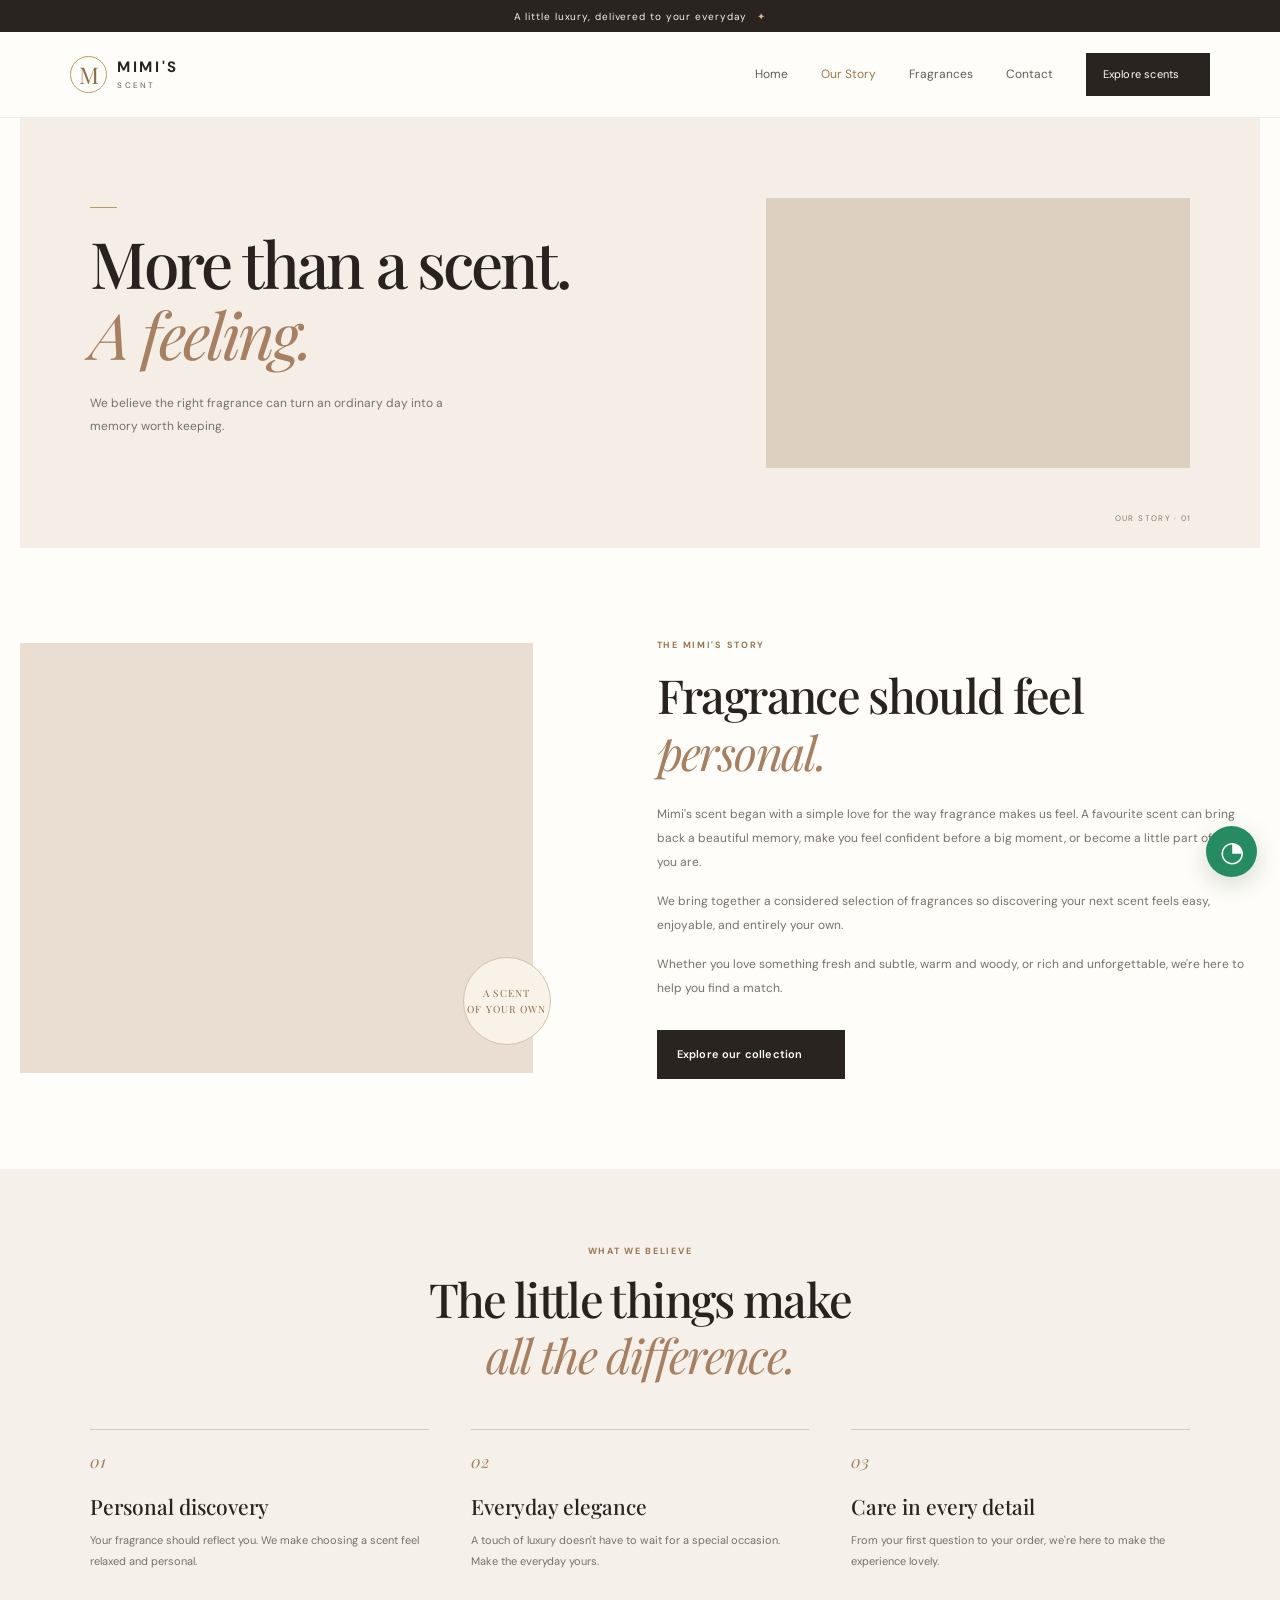
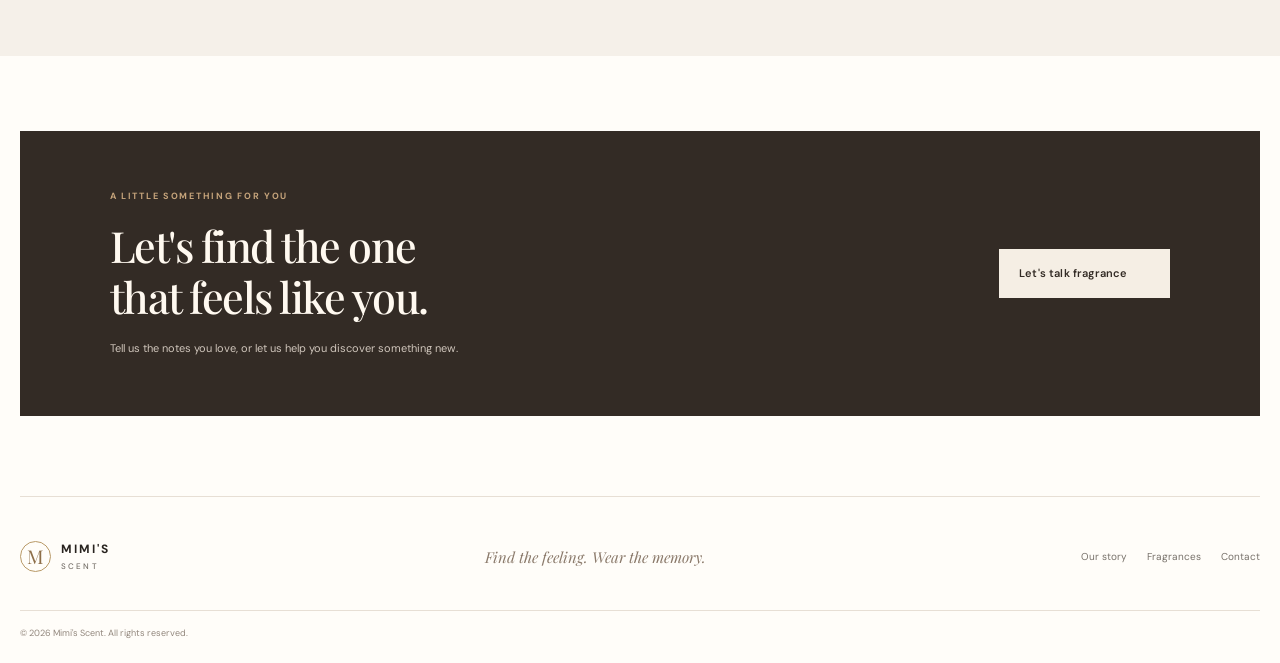
==== commit 56af1063: "Mior Corrections" ====
--- a/about.html
+++ b/about.html
@@ -10,12 +10,12 @@
 </head>
 <body>
   <div class="announcement">A little luxury, delivered to your everyday <span>✦</span></div>
-  <header class="site-header"><a class="brand" href="index.html"><span class="brand-mark">M</span><span>MIMI'S<small>SCENT</small></span></a><button class="menu-toggle" aria-label="Open navigation" aria-expanded="false"><span></span><span></span></button><nav class="main-nav" aria-label="Main navigation"><a href="index.html">Home</a><a class="active" href="about.html">Our Story</a><a href="products.html">Fragrances</a><a href="contact.html">Contact</a><a class="nav-cta" href="products.html">Explore scents <span>↗</span></a></nav></header>
+  <header class="site-header"><a class="brand" href="index.html"><span class="brand-mark">M</span><span>MIMI'S<small>SCENT</small></span></a><button class="menu-toggle" aria-label="Open navigation" aria-expanded="false"><span></span><span></span></button><nav class="main-nav" aria-label="Main navigation"><a href="index.html">Home</a><a class="active" href="about.html">Our Story</a><a href="products.html">Fragrances</a><a href="contact.html">Contact</a><a class="nav-cta" href="products.html">Explore scents <span></span></a></nav></header>
   <main>
     <section class="page-hero about-hero"><div><p class="eyebrow"><span class="eyebrow-line"></span A LITTLE ABOUT US</p><h1>More than a scent.<br><em>A feeling.</em></h1><p>We believe the right fragrance can turn an ordinary day into a memory worth keeping.</p></div><div class="about-hero-image"></div><span class="page-number">OUR STORY · 01</span></section>
-    <section class="story-section section"><div class="story-image"><div class="story-image-inner"></div><span class="image-stamp">A SCENT<br>OF YOUR OWN</span></div><div class="story-copy"><p class="eyebrow">THE MIMI'S STORY</p><h2>Fragrance should feel<br><em>personal.</em></h2><p>Mimi's scent began with a simple love for the way fragrance makes us feel. A favourite scent can bring back a beautiful memory, make you feel confident before a big moment, or become a little part of who you are.</p><p>We bring together a considered selection of fragrances so discovering your next scent feels easy, enjoyable, and entirely your own.</p><p>Whether you love something fresh and subtle, warm and woody, or rich and unforgettable, we're here to help you find a match.</p><a class="button button-dark" href="products.html">Explore our collection <span>↗</span></a></div></section>
+    <section class="story-section section"><div class="story-image"><div class="story-image-inner"></div><span class="image-stamp">A SCENT<br>OF YOUR OWN</span></div><div class="story-copy"><p class="eyebrow">THE MIMI'S STORY</p><h2>Fragrance should feel<br><em>personal.</em></h2><p>Mimi's scent began with a simple love for the way fragrance makes us feel. A favourite scent can bring back a beautiful memory, make you feel confident before a big moment, or become a little part of who you are.</p><p>We bring together a considered selection of fragrances so discovering your next scent feels easy, enjoyable, and entirely your own.</p><p>Whether you love something fresh and subtle, warm and woody, or rich and unforgettable, we're here to help you find a match.</p><a class="button button-dark" href="products.html">Explore our collection <span></span></a></div></section>
     <section class="values-section"><div class="section-heading centered"><div><p class="eyebrow">WHAT WE BELIEVE</p><h2>The little things make<br><em>all the difference.</em></h2></div></div><div class="values-grid"><article><span>01</span><h3>Personal discovery</h3><p>Your fragrance should reflect you. We make choosing a scent feel relaxed and personal.</p></article><article><span>02</span><h3>Everyday elegance</h3><p>A touch of luxury doesn't have to wait for a special occasion. Make the everyday yours.</p></article><article><span>03</span><h3>Care in every detail</h3><p>From your first question to your order, we're here to make the experience lovely.</p></article></div></section>
-    <section class="cta-panel"><div><p class="eyebrow">A LITTLE SOMETHING FOR YOU</p><h2>Let's find the one<br>that feels like you.</h2><p>Tell us the notes you love, or let us help you discover something new.</p></div><a class="button button-light whatsapp-link" href="#" data-message="Hello Mimi! Can you help me choose a fragrance?">Let's talk fragrance <span>↗</span></a><div class="cta-flower">✳</div></section>
+    <section class="cta-panel"><div><p class="eyebrow">A LITTLE SOMETHING FOR YOU</p><h2>Let's find the one<br>that feels like you.</h2><p>Tell us the notes you love, or let us help you discover something new.</p></div><a class="button button-light whatsapp-link" href="#" data-message="Hello Mimi! Can you help me choose a fragrance?">Let's talk fragrance <span></span></a><div class="cta-flower"></div></section>
   </main>
   <footer class="site-footer"><a class="brand brand-footer" href="index.html"><span class="brand-mark">M</span><span>MIMI'S<small>SCENT</small></span></a><p>Find the feeling. Wear the memory.</p><div class="footer-links"><a href="about.html">Our story</a><a href="products.html">Fragrances</a><a href="contact.html">Contact</a></div><small class="copyright">© <span class="current-year"></span> Mimi's Scent. All rights reserved.</small></footer><a class="floating-whatsapp whatsapp-link" href="#" aria-label="Chat with us on WhatsApp" data-message="Hello Mimi! I'd like to make an enquiry."><span>◔</span></a>
 </body></html>
